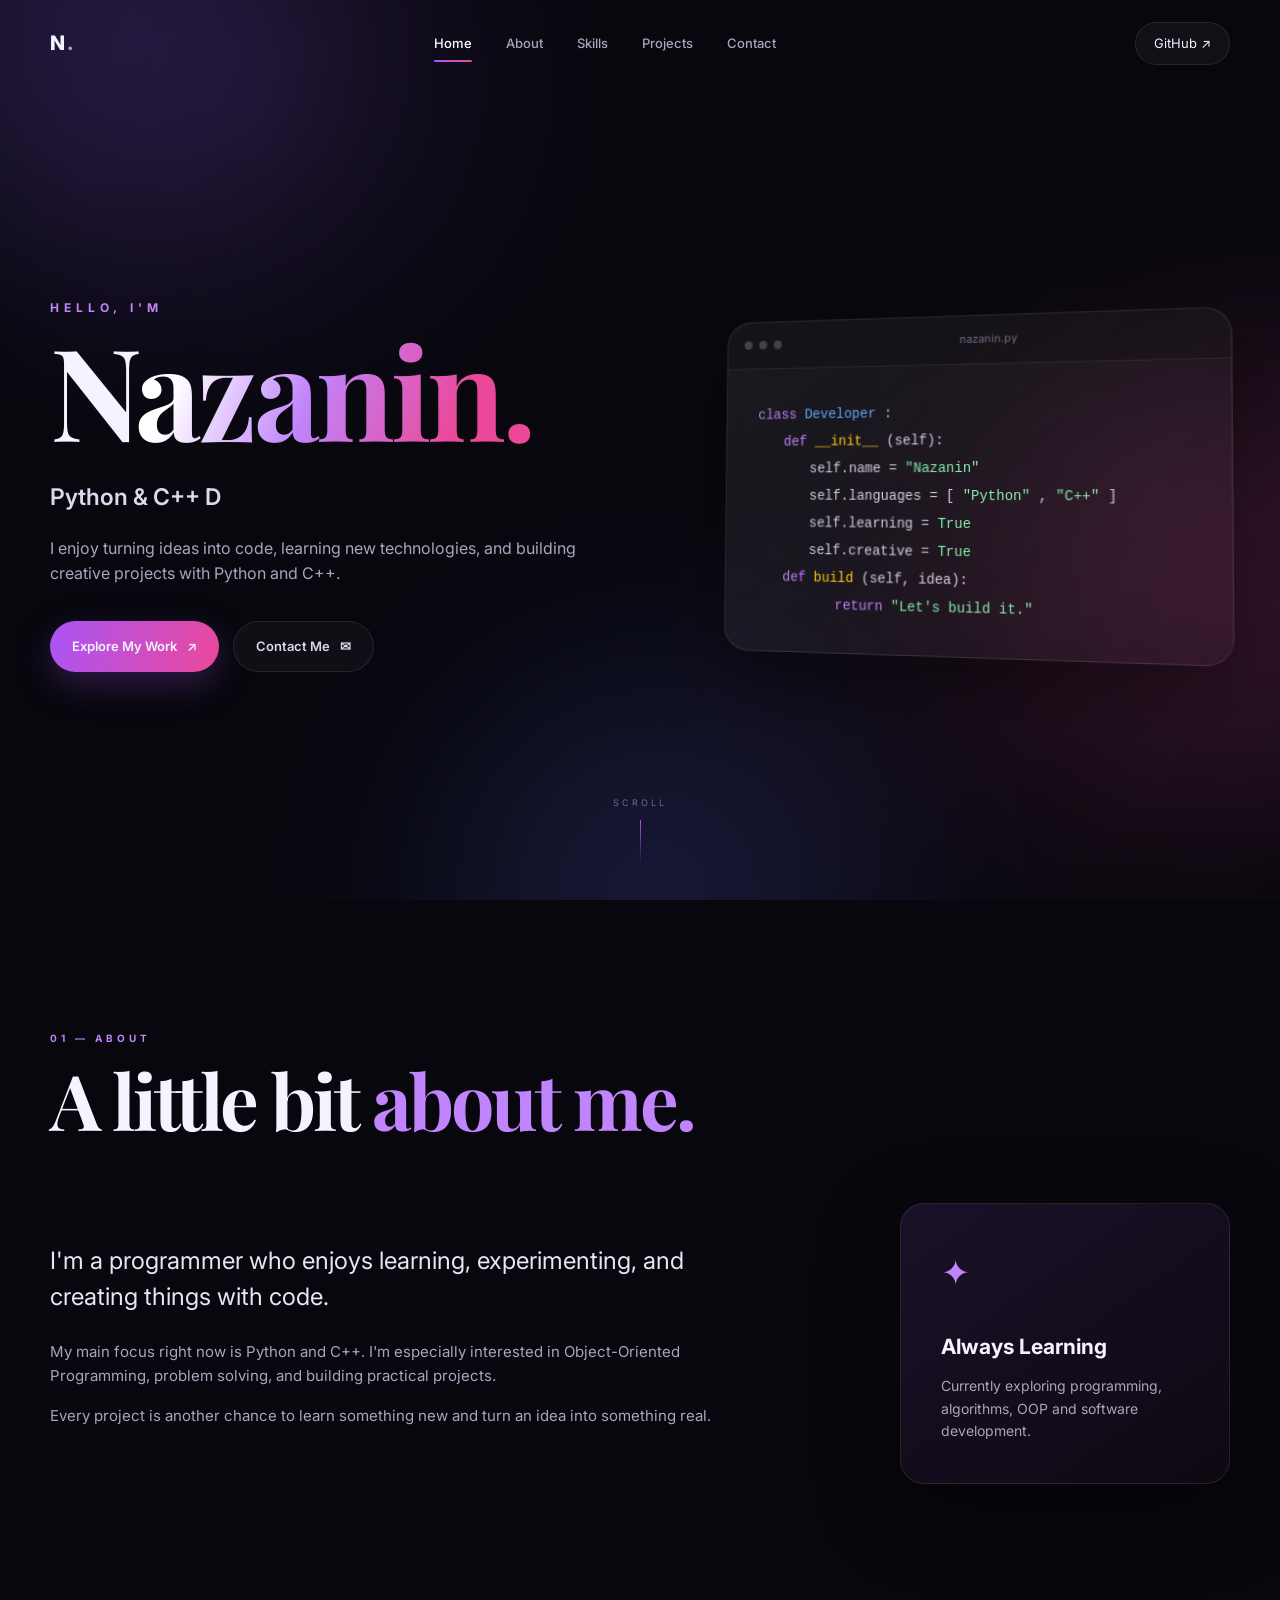
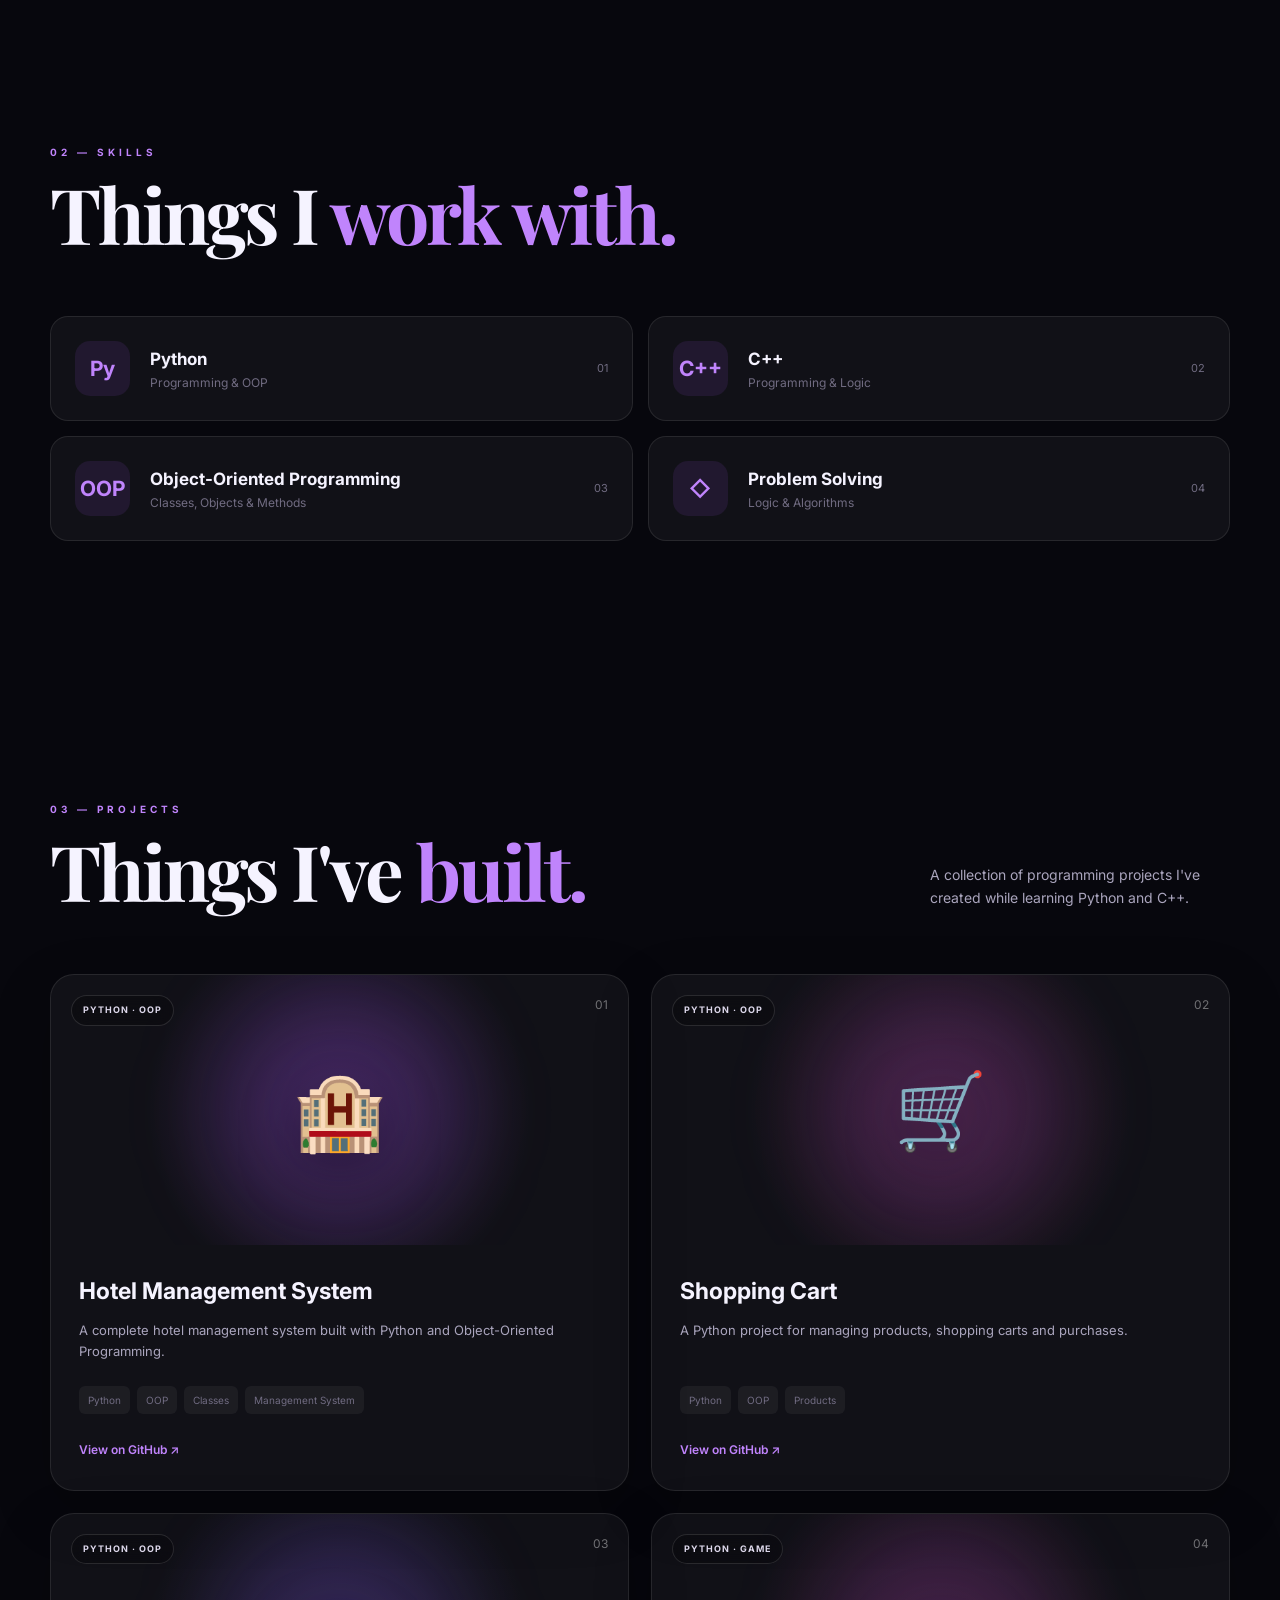
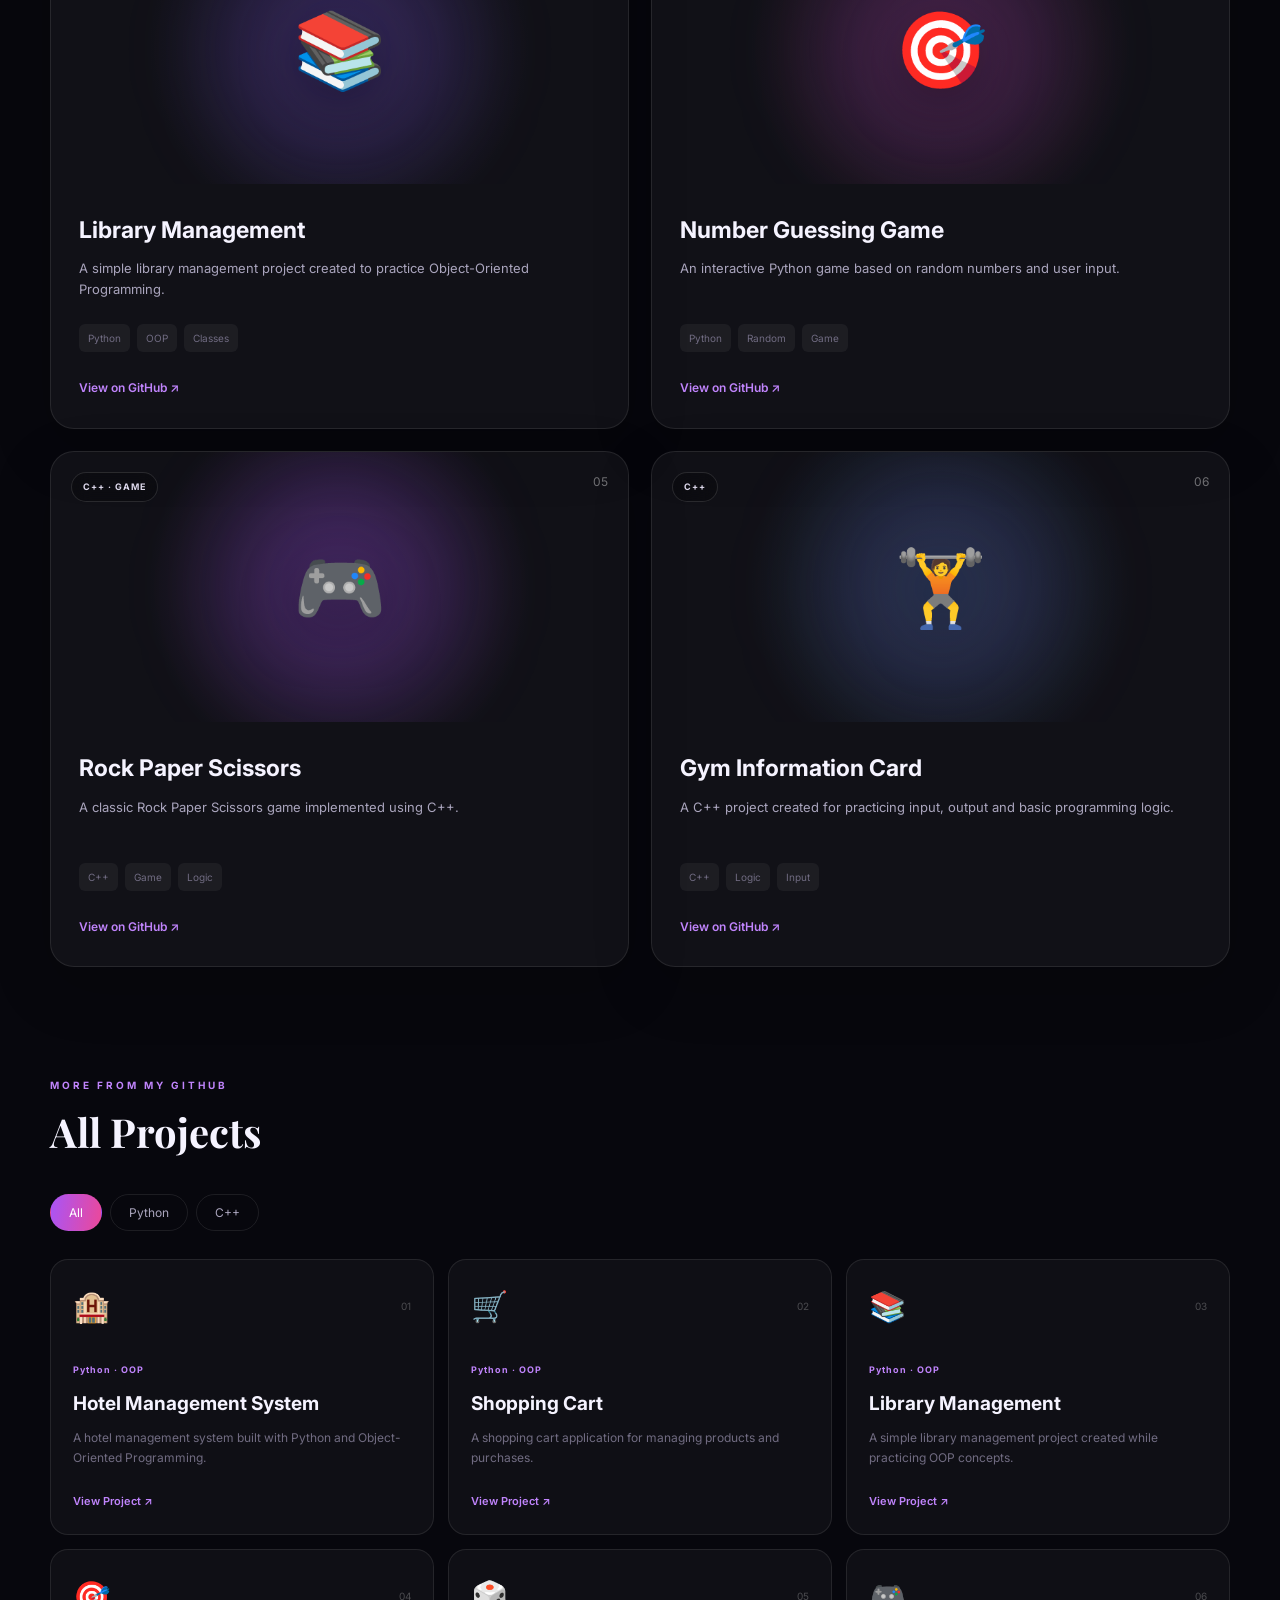
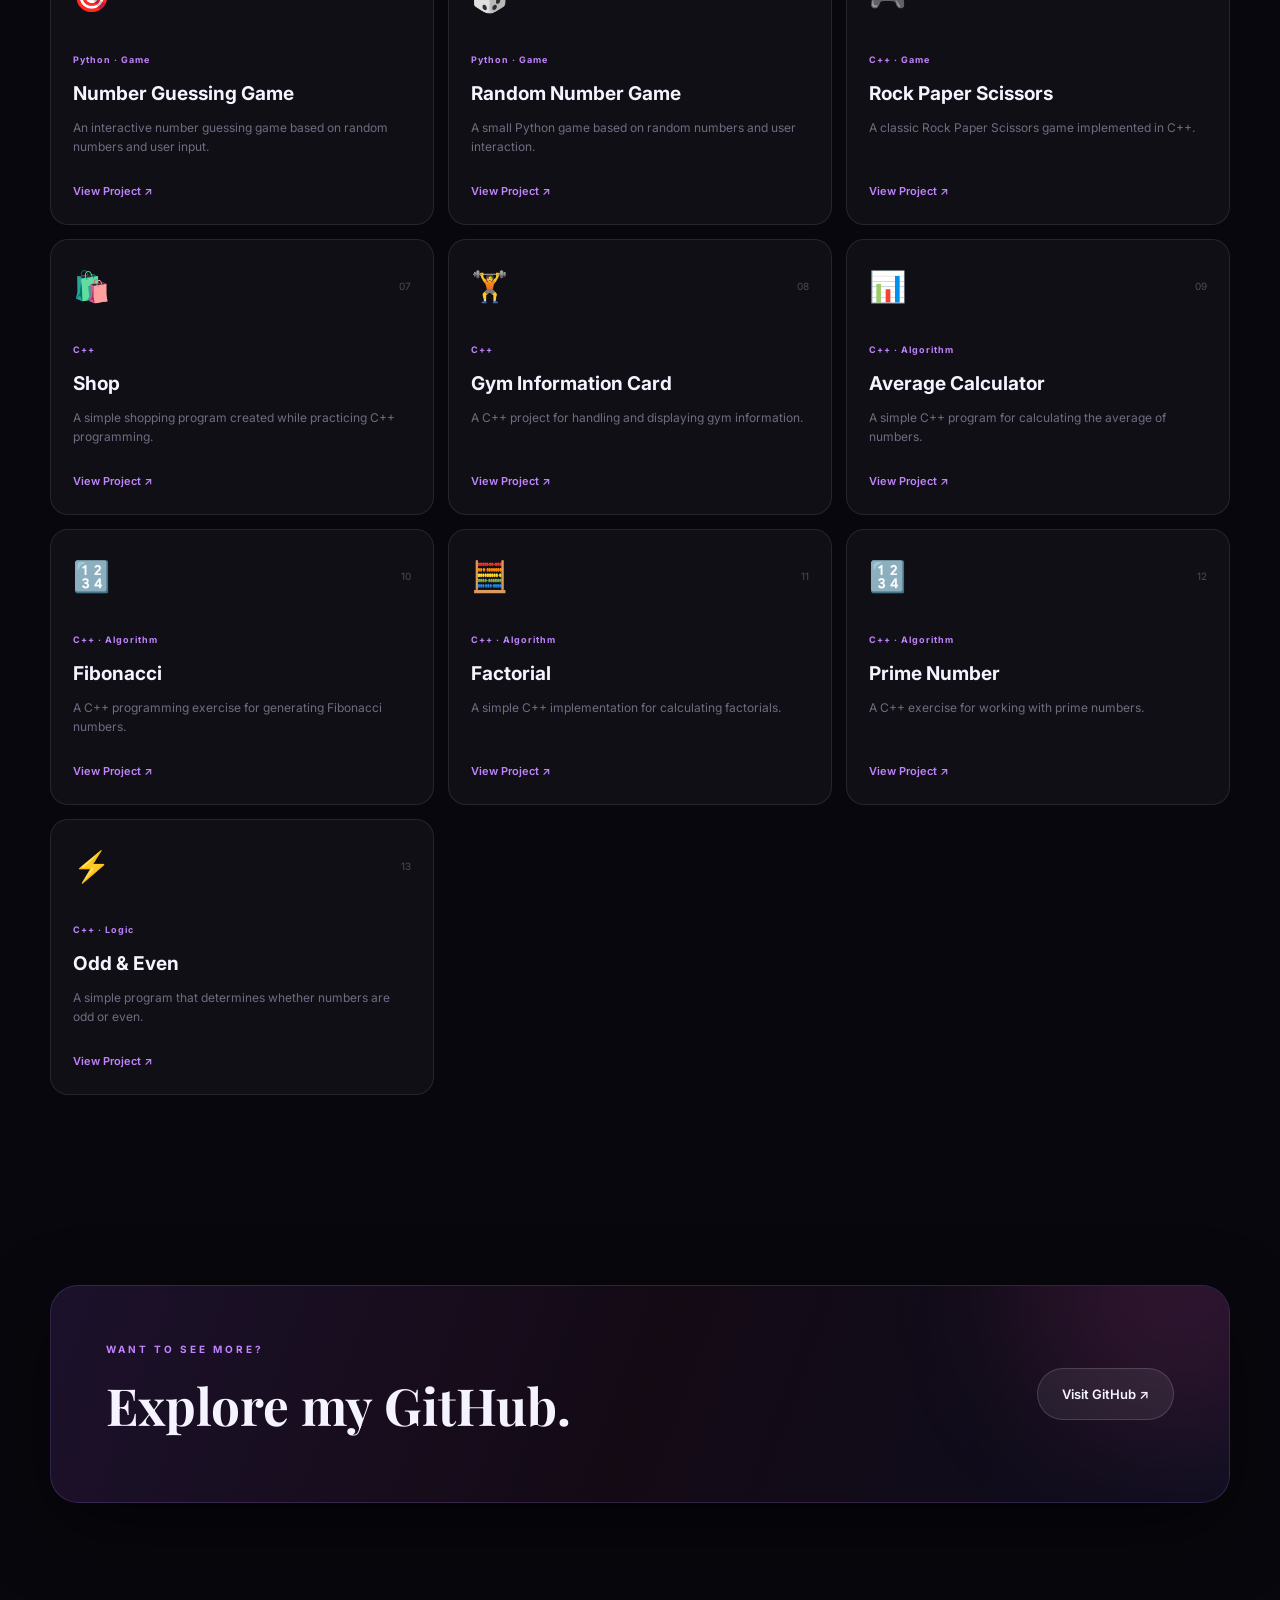
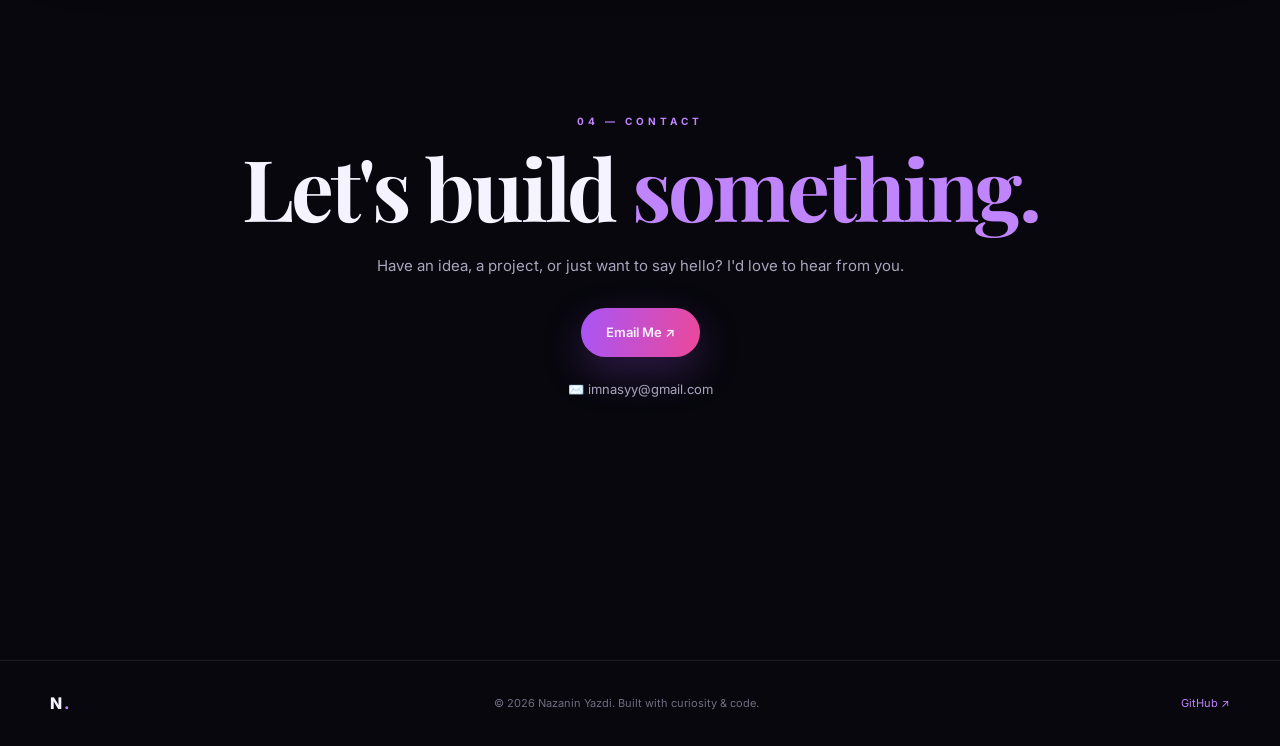
==== index.html @ 8881682e "Create portfolio" ====
<!DOCTYPE html>
<html lang="en">

<head>
    <meta charset="UTF-8">

    <meta
        name="viewport"
        content="width=device-width, initial-scale=1.0"
    >

    <meta
        name="description"
        content="Nazanin's personal developer portfolio — Python & C++ projects."
    >

    <meta
        name="author"
        content="Nazanin Yazdi"
    >

    <title>Nazanin — Developer Portfolio</title>


    <!-- ==============================
         GOOGLE FONTS
    =============================== -->

    <link
        rel="preconnect"
        href="https://fonts.googleapis.com"
    >

    <link
        rel="preconnect"
        href="https://fonts.gstatic.com"
        crossorigin
    >

    <link
        href="https://fonts.googleapis.com/css2?family=Inter:wght@400;500;600;700;800&family=Playfair+Display:wght@500;600;700&display=swap"
        rel="stylesheet"
    >


    <!-- ==============================
         CSS
    =============================== -->

    <link
        rel="stylesheet"
        href="style.css"
    >

</head>


<body>


    <!-- =========================================
         BACKGROUND
    ========================================== -->

    <div class="background">

        <div class="glow glow-one"></div>

        <div class="glow glow-two"></div>

        <div class="glow glow-three"></div>

    </div>



    <!-- =========================================
         NAVBAR
    ========================================== -->

    <header class="navbar">

        <div class="container nav-container">


            <a
                href="#home"
                class="logo"
            >
                N<span>.</span>
            </a>


            <nav class="nav-menu">

                <a
                    href="#home"
                    class="active"
                >
                    Home
                </a>

                <a href="#about">
                    About
                </a>

                <a href="#skills">
                    Skills
                </a>

                <a href="#projects">
                    Projects
                </a>

                <a href="#contact">
                    Contact
                </a>

            </nav>


            <a
                href="https://github.com/nazaninyazdi"
                target="_blank"
                rel="noopener noreferrer"
                class="github-button"
            >
                GitHub ↗
            </a>

        </div>

    </header>



    <!-- =========================================
         HERO
    ========================================== -->

    <main>


        <section
            id="home"
            class="hero"
        >

            <div class="container hero-container">


                <!-- HERO TEXT -->

                <div class="hero-content">


                    <p class="hero-small-title">
                        HELLO, I'M
                    </p>


                    <h1>
                        N<span>azanin.</span>
                    </h1>


                    <h2>
                        Python & C++ Developer
                    </h2>


                    <p class="hero-description">

                        I enjoy turning ideas into code,
                        learning new technologies,
                        and building creative projects
                        with Python and C++.

                    </p>


                    <div class="hero-buttons">


                        <a
                            href="#projects"
                            class="primary-button"
                        >
                            Explore My Work
                            <span>↗</span>
                        </a>


                        <a
                            href="mailto:imnasyy@gmail.com"
                            class="secondary-button"
                        >
                            Contact Me
                            <span>✉</span>
                        </a>


                    </div>


                </div>



                <!-- CODE WINDOW -->

                <div class="hero-code-card">

                    <div class="code-window">


                        <div class="window-top">


                            <div class="window-dots">

                                <span></span>
                                <span></span>
                                <span></span>

                            </div>


                            <p>
                                nazanin.py
                            </p>


                        </div>



                        <div class="code-content">


                            <p>
                                <span class="code-purple">
                                    class
                                </span>

                                <span class="code-blue">
                                    Developer
                                </span>:
                            </p>


                            <p class="indent">

                                <span class="code-purple">
                                    def
                                </span>

                                <span class="code-yellow">
                                    __init__
                                </span>

                                (self):

                            </p>


                            <p class="double-indent">

                                self.name =

                                <span class="code-green">
                                    "Nazanin"
                                </span>

                            </p>


                            <p class="double-indent">

                                self.languages = [

                                <span class="code-green">
                                    "Python"
                                </span>,

                                <span class="code-green">
                                    "C++"
                                </span>

                                ]

                            </p>


                            <p class="double-indent">

                                self.learning =

                                <span class="code-green">
                                    True
                                </span>

                            </p>


                            <p class="double-indent">

                                self.creative =

                                <span class="code-green">
                                    True
                                </span>

                            </p>


                            <p class="indent">
                                <span class="code-purple">
                                    def
                                </span>

                                <span class="code-yellow">
                                    build
                                </span>

                                (self, idea):

                            </p>


                            <p class="triple-indent">

                                <span class="code-purple">
                                    return
                                </span>

                                <span class="code-green">
                                    "Let's build it."
                                </span>

                            </p>


                        </div>

                    </div>

                </div>


            </div>



            <!-- SCROLL INDICATOR -->

            <div class="scroll-indicator">

                <span>
                    SCROLL
                </span>

                <div class="scroll-line"></div>

            </div>


        </section>



        <!-- =========================================
             ABOUT
        ========================================== -->

        <section
            id="about"
            class="section about-section"
        >

            <div class="container">


                <div class="section-heading">

                    <p class="section-number">
                        01 — ABOUT
                    </p>

                    <h2>
                        A little bit
                        <span>about me.</span>
                    </h2>

                </div>



                <div class="about-grid">


                    <div class="about-text">


                        <p class="large-text">

                            I'm a programmer who enjoys
                            learning, experimenting,
                            and creating things with code.

                        </p>


                        <p>

                            My main focus right now is
                            Python and C++. I'm especially
                            interested in Object-Oriented
                            Programming, problem solving,
                            and building practical projects.

                        </p>


                        <p>

                            Every project is another chance
                            to learn something new and turn
                            an idea into something real.

                        </p>


                    </div>



                    <div class="about-card">


                        <div class="about-card-icon">
                            ✦
                        </div>


                        <h3>
                            Always Learning
                        </h3>


                        <p>

                            Currently exploring
                            programming, algorithms,
                            OOP and software development.

                        </p>


                    </div>


                </div>

            </div>

        </section>



        <!-- =========================================
             SKILLS
        ========================================== -->

        <section
            id="skills"
            class="section skills-section"
        >

            <div class="container">


                <div class="section-heading">

                    <p class="section-number">
                        02 — SKILLS
                    </p>

                    <h2>
                        Things I
                        <span>work with.</span>
                    </h2>

                </div>



                <div class="skills-grid">


                    <!-- PYTHON -->

                    <div class="skill-card">

                        <div class="skill-icon">
                            Py
                        </div>


                        <div class="skill-info">

                            <h3>
                                Python
                            </h3>

                            <p>
                                Programming & OOP
                            </p>

                        </div>


                        <span class="skill-number">
                            01
                        </span>

                    </div>



                    <!-- C++ -->

                    <div class="skill-card">

                        <div class="skill-icon">
                            C++
                        </div>


                        <div class="skill-info">

                            <h3>
                                C++
                            </h3>

                            <p>
                                Programming & Logic
                            </p>

                        </div>


                        <span class="skill-number">
                            02
                        </span>

                    </div>



                    <!-- OOP -->

                    <div class="skill-card">

                        <div class="skill-icon">
                            OOP
                        </div>


                        <div class="skill-info">

                            <h3>
                                Object-Oriented Programming
                            </h3>

                            <p>
                                Classes, Objects & Methods
                            </p>

                        </div>


                        <span class="skill-number">
                            03
                        </span>

                    </div>



                    <!-- PROBLEM SOLVING -->

                    <div class="skill-card">

                        <div class="skill-icon">
                            ◇
                        </div>


                        <div class="skill-info">

                            <h3>
                                Problem Solving
                            </h3>

                            <p>
                                Logic & Algorithms
                            </p>

                        </div>


                        <span class="skill-number">
                            04
                        </span>

                    </div>


                </div>

            </div>

        </section>



        <!-- =========================================
             PROJECTS
        ========================================== -->

        <section
            id="projects"
            class="section projects-section"
        >

            <div class="container">


                <div
                    class="section-heading projects-heading"
                >


                    <div>

                        <p class="section-number">
                            03 — PROJECTS
                        </p>

                        <h2>
                            Things I've
                            <span>built.</span>
                        </h2>

                    </div>


                    <p class="projects-intro">

                        A collection of programming
                        projects I've created while
                        learning Python and C++.

                    </p>


                </div>



                <!-- FEATURED PROJECTS -->

                <div class="featured-projects">


                    <!-- HOTEL -->

                    <article class="project-card">


                        <div class="project-image">


                            <span class="project-category">
                                PYTHON · OOP
                            </span>


                            <span class="project-number">
                                01
                            </span>


                            <div class="project-symbol">
                                🏨
                            </div>


                        </div>



                        <div class="project-content">


                            <h3>
                                Hotel Management System
                            </h3>


                            <p>

                                A complete hotel management
                                system built with Python and
                                Object-Oriented Programming.

                            </p>


                            <div class="project-tags">

                                <span>
                                    Python
                                </span>

                                <span>
                                    OOP
                                </span>

                                <span>
                                    Classes
                                </span>

                                <span>
                                    Management System
                                </span>

                            </div>


                            <a
                                href="https://github.com/nazaninyazdi/Python"
                                target="_blank"
                                rel="noopener noreferrer"
                                class="project-link"
                            >
                                View on GitHub ↗
                            </a>


                        </div>

                    </article>



                    <!-- SHOPPING -->

                    <article class="project-card">


                        <div class="project-image shopping-project">


                            <span class="project-category">
                                PYTHON · OOP
                            </span>


                            <span class="project-number">
                                02
                            </span>


                            <div class="project-symbol">
                                🛒
                            </div>


                        </div>



                        <div class="project-content">


                            <h3>
                                Shopping Cart
                            </h3>


                            <p>

                                A Python project for managing
                                products, shopping carts and
                                purchases.

                            </p>


                            <div class="project-tags">

                                <span>
                                    Python
                                </span>

                                <span>
                                    OOP
                                </span>

                                <span>
                                    Products
                                </span>

                            </div>


                            <a
                                href="https://github.com/nazaninyazdi/Python"
                                target="_blank"
                                rel="noopener noreferrer"
                                class="project-link"
                            >
                                View on GitHub ↗
                            </a>


                        </div>

                    </article>



                    <!-- LIBRARY -->

                    <article class="project-card">


                        <div class="project-image library-project">


                            <span class="project-category">
                                PYTHON · OOP
                            </span>


                            <span class="project-number">
                                03
                            </span>


                            <div class="project-symbol">
                                📚
                            </div>


                        </div>



                        <div class="project-content">


                            <h3>
                                Library Management
                            </h3>


                            <p>

                                A simple library management
                                project created to practice
                                Object-Oriented Programming.

                            </p>


                            <div class="project-tags">

                                <span>
                                    Python
                                </span>

                                <span>
                                    OOP
                                </span>

                                <span>
                                    Classes
                                </span>

                            </div>


                            <a
                                href="https://github.com/nazaninyazdi/Python"
                                target="_blank"
                                rel="noopener noreferrer"
                                class="project-link"
                            >
                                View on GitHub ↗
                            </a>


                        </div>

                    </article>



                    <!-- GAME -->

                    <article class="project-card">


                        <div class="project-image game-project">


                            <span class="project-category">
                                PYTHON · GAME
                            </span>


                            <span class="project-number">
                                04
                            </span>


                            <div class="project-symbol">
                                🎯
                            </div>


                        </div>



                        <div class="project-content">


                            <h3>
                                Number Guessing Game
                            </h3>


                            <p>

                                An interactive Python game
                                based on random numbers
                                and user input.

                            </p>


                            <div class="project-tags">

                                <span>
                                    Python
                                </span>

                                <span>
                                    Random
                                </span>

                                <span>
                                    Game
                                </span>

                            </div>


                            <a
                                href="https://github.com/nazaninyazdi/Python"
                                target="_blank"
                                rel="noopener noreferrer"
                                class="project-link"
                            >
                                View on GitHub ↗
                            </a>


                        </div>

                    </article>



                    <!-- C++ GAME -->

                    <article class="project-card">


                        <div class="project-image">


                            <span class="project-category">
                                C++ · GAME
                            </span>


                            <span class="project-number">
                                05
                            </span>


                            <div class="project-symbol">
                                🎮
                            </div>


                        </div>



                        <div class="project-content">


                            <h3>
                                Rock Paper Scissors
                            </h3>


                            <p>

                                A classic Rock Paper Scissors
                                game implemented using C++.

                            </p>


                            <div class="project-tags">

                                <span>
                                    C++
                                </span>

                                <span>
                                    Game
                                </span>

                                <span>
                                    Logic
                                </span>

                            </div>


                            <a
                                href="https://github.com/nazaninyazdi/CPP"
                                target="_blank"
                                rel="noopener noreferrer"
                                class="project-link"
                            >
                                View on GitHub ↗
                            </a>


                        </div>

                    </article>



                    <!-- GYM -->

                    <article class="project-card">


                        <div class="project-image gym-project">


                            <span class="project-category">
                                C++
                            </span>


                            <span class="project-number">
                                06
                            </span>


                            <div class="project-symbol">
                                🏋️
                            </div>


                        </div>



                        <div class="project-content">


                            <h3>
                                Gym Information Card
                            </h3>


                            <p>

                                A C++ project created for
                                practicing input, output and
                                basic programming logic.

                            </p>


                            <div class="project-tags">

                                <span>
                                    C++
                                </span>

                                <span>
                                    Logic
                                </span>

                                <span>
                                    Input
                                </span>

                            </div>


                            <a
                                href="https://github.com/nazaninyazdi/CPP"
                                target="_blank"
                                rel="noopener noreferrer"
                                class="project-link"
                            >
                                View on GitHub ↗
                            </a>


                        </div>

                    </article>


                </div>



                <!-- =====================================
                     ALL PROJECTS
                ====================================== -->

                <div class="all-projects">


                    <div class="all-projects-header">

                        <p>
                            MORE FROM MY GITHUB
                        </p>

                        <h3>
                            All Projects
                        </h3>

                    </div>



                    <div class="filter-buttons">


                        <button
                            class="filter-button active"
                            data-filter="all"
                        >
                            All
                        </button>


                        <button
                            class="filter-button"
                            data-filter="python"
                        >
                            Python
                        </button>


                        <button
                            class="filter-button"
                            data-filter="cpp"
                        >
                            C++
                        </button>


                    </div>



                    <div
                        id="all-projects-grid"
                        class="all-projects-grid"
                    >
                    </div>


                </div>


            </div>

        </section>



        <!-- =========================================
             GITHUB
        ========================================== -->

        <section class="github-section">


            <div class="container">


                <div class="github-card">


                    <div>

                        <p>
                            WANT TO SEE MORE?
                        </p>

                        <h2>
                            Explore my GitHub.
                        </h2>

                    </div>


                    <a
                        href="https://github.com/nazaninyazdi"
                        target="_blank"
                        rel="noopener noreferrer"
                        class="github-large-button"
                    >
                        Visit GitHub ↗
                    </a>


                </div>

            </div>


        </section>



        <!-- =========================================
             CONTACT
        ========================================== -->

        <section
            id="contact"
            class="section contact-section"
        >


            <div class="container">


                <div class="contact-content">


                    <p class="section-number">
                        04 — CONTACT
                    </p>


                    <h2>

                        Let's build
                        <span>something.</span>

                    </h2>


                    <p>

                        Have an idea, a project,
                        or just want to say hello?

                        I'd love to hear from you.

                    </p>


                    <a
                        href="mailto:imnasyy@gmail.com"
                        class="contact-button"
                    >
                        Email Me
                        ↗
                    </a>


                    <p
                        style="
                            margin-top: 22px;
                            color: #aaa5bd;
                            font-size: 13px;
                        "
                    >

                        ✉️
                        imnasyy@gmail.com

                    </p>


                </div>


            </div>


        </section>


    </main>



    <!-- =========================================
         FOOTER
    ========================================== -->

    <footer class="footer">


        <div class="container footer-container">


            <div class="footer-logo">

                N<span>.</span>

            </div>


            <p>

                © 2026 Nazanin Yazdi.
                Built with curiosity & code.

            </p>


            <a
                href="https://github.com/nazaninyazdi"
                target="_blank"
                rel="noopener noreferrer"
            >
                GitHub ↗
            </a>


        </div>


    </footer>



    <!-- =========================================
         JAVASCRIPT
    ========================================== -->

    <script
        src="script.js"
    ></script>


</body>

</html>
---- style.css ----
/* =========================================================
   NAZANIN PORTFOLIO
   Dark Luxury / Neon / Glassmorphism
========================================================= */


/* =========================================================
   RESET
========================================================= */

* {
    margin: 0;
    padding: 0;
    box-sizing: border-box;
}

html {
    scroll-behavior: smooth;
}

body {
    font-family: "Inter", sans-serif;
    background: #07070d;
    color: #f5f3ff;
    line-height: 1.6;
    overflow-x: hidden;
}

body::selection {
    background: #a855f7;
    color: white;
}

a {
    color: inherit;
    text-decoration: none;
}

button {
    font-family: inherit;
}

img {
    max-width: 100%;
    display: block;
}


/* =========================================================
   VARIABLES
========================================================= */

:root {
    --bg: #07070d;
    --bg-soft: #0d0c16;
    --card: rgba(255, 255, 255, 0.045);
    --card-hover: rgba(255, 255, 255, 0.075);

    --white: #ffffff;
    --text: #f5f3ff;
    --text-soft: #aaa5bd;
    --text-muted: #716c82;

    --purple: #a855f7;
    --purple-light: #c084fc;
    --pink: #ec4899;
    --blue: #6366f1;
    --cyan: #22d3ee;

    --border: rgba(255, 255, 255, 0.09);

    --radius: 24px;
    --container: 1180px;

    --shadow:
        0 25px 80px rgba(0, 0, 0, 0.45);
}


/* =========================================================
   CONTAINER
========================================================= */

.container {
    width: min(
        calc(100% - 40px),
        var(--container)
    );

    margin: 0 auto;
}


/* =========================================================
   BACKGROUND
========================================================= */

.background {
    position: fixed;
    inset: 0;

    z-index: -10;

    pointer-events: none;

    overflow: hidden;

    background:
        radial-gradient(
            circle at 20% 10%,
            rgba(168, 85, 247, 0.08),
            transparent 30%
        ),
        radial-gradient(
            circle at 80% 70%,
            rgba(236, 72, 153, 0.06),
            transparent 30%
        ),
        #07070d;
}

.glow {
    position: absolute;

    width: 420px;
    height: 420px;

    border-radius: 50%;

    filter: blur(120px);

    opacity: 0.2;

    transition: transform 0.8s ease;
}

.glow-one {
    top: -180px;
    left: -100px;
    background: #8b5cf6;
}

.glow-two {
    top: 40%;
    right: -180px;
    background: #ec4899;
}

.glow-three {
    bottom: -200px;
    left: 35%;
    background: #6366f1;
}


/* =========================================================
   NAVBAR
========================================================= */

.navbar {
    position: fixed;

    top: 0;
    left: 0;
    right: 0;

    z-index: 1000;

    padding: 22px 0;

    transition:
        background 0.4s ease,
        backdrop-filter 0.4s ease,
        padding 0.4s ease;
}

.navbar-scrolled {
    padding: 14px 0;

    background:
        rgba(7, 7, 13, 0.75);

    backdrop-filter: blur(20px);

    border-bottom:
        1px solid rgba(255, 255, 255, 0.07);
}

.nav-container {
    display: flex;

    align-items: center;
    justify-content: space-between;

    gap: 30px;
}

.logo {
    font-size: 20px;
    font-weight: 800;

    letter-spacing: 2px;
}

.logo span,
.footer-logo span {
    color: var(--purple-light);
}

.nav-menu {
    display: flex;

    align-items: center;

    gap: 34px;
}

.nav-menu a {
    position: relative;

    color: var(--text-soft);

    font-size: 13px;
    font-weight: 500;

    transition:
        color 0.3s ease;
}

.nav-menu a::after {
    content: "";

    position: absolute;

    left: 50%;
    bottom: -8px;

    width: 0;
    height: 2px;

    transform: translateX(-50%);

    border-radius: 10px;

    background:
        linear-gradient(
            90deg,
            var(--purple),
            var(--pink)
        );

    transition:
        width 0.3s ease;
}

.nav-menu a:hover,
.nav-menu a.active {
    color: white;
}

.nav-menu a:hover::after,
.nav-menu a.active::after {
    width: 100%;
}

.github-button {
    padding: 10px 18px;

    border:
        1px solid var(--border);

    border-radius: 999px;

    background:
        rgba(255, 255, 255, 0.04);

    font-size: 13px;

    transition:
        0.3s ease;
}

.github-button:hover {
    border-color:
        rgba(192, 132, 252, 0.5);

    background:
        rgba(168, 85, 247, 0.12);

    transform: translateY(-2px);
}


/* =========================================================
   HERO
========================================================= */

.hero {
    position: relative;

    min-height: 100vh;

    display: flex;
    align-items: center;

    padding:
        150px 0 80px;
}

.hero-container {
    display: grid;

    grid-template-columns:
        1.05fr 0.95fr;

    align-items: center;

    gap: 70px;
}

.hero-small-title {
    margin-bottom: 12px;

    color: var(--purple-light);

    font-size: 12px;
    font-weight: 700;

    letter-spacing: 5px;
}

.hero h1 {
    font-family:
        "Playfair Display",
        serif;

    font-size:
        clamp(70px, 9vw, 125px);

    line-height: 0.95;

    letter-spacing: -5px;
}

.hero h1 span {
    display: block;

    background:
        linear-gradient(
            110deg,
            #ffffff 15%,
            #c084fc 45%,
            #ec4899 80%
        );

    -webkit-background-clip: text;
    background-clip: text;

    color: transparent;
}

.hero h2 {
    min-height: 32px;

    margin-top: 28px;

    font-size: 23px;
    font-weight: 600;

    color: #ddd8eb;
}

.hero-description {
    max-width: 570px;

    margin-top: 20px;

    color: var(--text-soft);

    font-size: 16px;
}

.hero-buttons {
    display: flex;

    flex-wrap: wrap;

    gap: 14px;

    margin-top: 34px;
}

.primary-button,
.secondary-button {
    display: inline-flex;

    align-items: center;
    justify-content: center;

    gap: 10px;

    padding:
        14px 22px;

    border-radius: 999px;

    font-size: 13px;
    font-weight: 600;

    transition:
        transform 0.3s ease,
        box-shadow 0.3s ease,
        background 0.3s ease;
}

.primary-button {
    background:
        linear-gradient(
            110deg,
            var(--purple),
            var(--pink)
        );

    box-shadow:
        0 12px 35px
        rgba(168, 85, 247, 0.25);
}

.primary-button:hover {
    transform: translateY(-3px);

    box-shadow:
        0 18px 45px
        rgba(168, 85, 247, 0.4);
}

.secondary-button {
    border:
        1px solid var(--border);

    background:
        rgba(255, 255, 255, 0.035);

    color: #ddd8eb;
}

.secondary-button:hover {
    transform: translateY(-3px);

    background:
        rgba(255, 255, 255, 0.08);
}


/* =========================================================
   CODE WINDOW
========================================================= */

.hero-code-card {
    display: flex;

    justify-content: center;
}

.code-window {
    position: relative;

    width: 100%;
    max-width: 510px;

    overflow: hidden;

    border:
        1px solid
        rgba(255, 255, 255, 0.1);

    border-radius: 26px;

    background:
        linear-gradient(
            145deg,
            rgba(255, 255, 255, 0.075),
            rgba(255, 255, 255, 0.025)
        );

    backdrop-filter: blur(20px);

    box-shadow:
        var(--shadow);

    transform:
        perspective(900px)
        rotateY(-5deg)
        rotateX(2deg);

    transition:
        transform 0.5s ease;
}

.code-window:hover {
    transform:
        perspective(900px)
        rotateY(0)
        rotateX(0)
        translateY(-5px);
}

.window-top {
    display: flex;

    align-items: center;

    padding:
        15px 18px;

    border-bottom:
        1px solid var(--border);

    background:
        rgba(0, 0, 0, 0.2);
}

.window-dots {
    display: flex;

    gap: 7px;
}

.window-dots span {
    width: 9px;
    height: 9px;

    border-radius: 50%;

    background:
        rgba(255, 255, 255, 0.2);
}

.window-top p {
    margin-left: auto;
    margin-right: auto;

    color: var(--text-muted);

    font-size: 11px;
}

.code-content {
    padding: 34px;

    font-family:
        "Courier New",
        monospace;

    font-size: 14px;

    line-height: 2;
}

.code-content p {
    color: #d7d1e5;
}

.indent {
    padding-left: 28px;
}

.double-indent {
    padding-left: 56px;
}

.triple-indent {
    padding-left: 84px;
}

.code-purple {
    color: #c084fc;
}

.code-blue {
    color: #60a5fa;
}

.code-yellow {
    color: #facc15;
}

.code-orange {
    color: #fb923c;
}

.code-green {
    color: #86efac;
}


/* =========================================================
   SCROLL INDICATOR
========================================================= */

.scroll-indicator {
    position: absolute;

    bottom: 35px;
    left: 50%;

    transform: translateX(-50%);

    display: flex;

    flex-direction: column;

    align-items: center;

    gap: 10px;

    color: var(--text-muted);

    font-size: 9px;

    letter-spacing: 3px;
}

.scroll-line {
    width: 1px;
    height: 45px;

    background:
        linear-gradient(
            to bottom,
            var(--purple),
            transparent
        );
}


/* =========================================================
   SECTIONS
========================================================= */

.section {
    padding:
        130px 0;
}

.section-heading {
    margin-bottom: 65px;
}

.section-number {
    margin-bottom: 15px;

    color: var(--purple-light);

    font-size: 10px;
    font-weight: 700;

    letter-spacing: 4px;
}

.section-heading h2 {
    max-width: 700px;

    font-family:
        "Playfair Display",
        serif;

    font-size:
        clamp(45px, 6vw, 78px);

    line-height: 1;

    letter-spacing: -3px;
}

.section-heading h2 span {
    color: var(--purple-light);
}


/* =========================================================
   ABOUT
========================================================= */

.about-grid {
    display: grid;

    grid-template-columns:
        1.4fr 0.6fr;

    gap: 80px;

    align-items: center;
}

.about-text {
    max-width: 700px;
}

.large-text {
    margin-bottom: 25px;

    color: #e9e5f3;

    font-size: 24px;

    line-height: 1.5;
}

.about-text p:not(.large-text) {
    margin-bottom: 16px;

    color: var(--text-soft);

    font-size: 15px;
}

.about-card {
    padding: 40px;

    border:
        1px solid var(--border);

    border-radius: var(--radius);

    background:
        linear-gradient(
            145deg,
            rgba(168, 85, 247, 0.12),
            rgba(236, 72, 153, 0.035)
        );

    box-shadow:
        var(--shadow);
}

.about-card-icon {
    margin-bottom: 30px;

    color: var(--purple-light);

    font-size: 35px;
}

.about-card h3 {
    margin-bottom: 12px;

    font-size: 21px;
}

.about-card p {
    color: var(--text-soft);

    font-size: 14px;
}


/* =========================================================
   SKILLS
========================================================= */

.skills-grid {
    display: grid;

    grid-template-columns:
        repeat(2, 1fr);

    gap: 15px;
}

.skill-card {
    position: relative;

    display: flex;

    align-items: center;

    gap: 20px;

    padding: 24px;

    overflow: hidden;

    border:
        1px solid var(--border);

    border-radius: 18px;

    background:
        var(--card);

    transition:
        0.35s ease;
}

.skill-card::before {
    content: "";

    position: absolute;

    inset: 0;

    background:
        radial-gradient(
            circle at var(--mouse-x, 50%) var(--mouse-y, 50%),
            rgba(168, 85, 247, 0.12),
            transparent 35%
        );

    opacity: 0;

    transition:
        opacity 0.3s ease;
}

.skill-card:hover {
    transform: translateY(-5px);

    background:
        var(--card-hover);

    border-color:
        rgba(168, 85, 247, 0.25);
}

.skill-card:hover::before {
    opacity: 1;
}

.skill-icon {
    position: relative;
    z-index: 1;

    width: 55px;
    height: 55px;

    display: grid;
    place-items: center;

    border-radius: 15px;

    background:
        rgba(168, 85, 247, 0.1);

    color: #c084fc;

    font-size: 21px;
    font-weight: 700;
}

.skill-info {
    position: relative;
    z-index: 1;
}

.skill-info h3 {
    font-size: 17px;
}

.skill-info p {
    color: var(--text-muted);

    font-size: 12px;
}

.skill-number {
    position: relative;
    z-index: 1;

    margin-left: auto;

    color: var(--text-muted);

    font-size: 11px;
}


/* =========================================================
   PROJECTS
========================================================= */

.projects-heading {
    display: flex;

    align-items: flex-end;

    justify-content: space-between;

    gap: 40px;
}

.projects-intro {
    max-width: 300px;

    color: var(--text-soft);

    font-size: 14px;
}

.featured-projects {
    display: grid;

    grid-template-columns:
        repeat(2, 1fr);

    gap: 22px;
}

.project-card {
    position: relative;

    overflow: hidden;

    border:
        1px solid var(--border);

    border-radius: var(--radius);

    background:
        var(--card);

    box-shadow:
        0 20px 60px
        rgba(0, 0, 0, 0.2);

    transition:
        transform 0.4s ease,
        border-color 0.4s ease,
        box-shadow 0.4s ease;
}

.project-card:hover {
    transform: translateY(-8px);

    border-color:
        rgba(192, 132, 252, 0.28);

    box-shadow:
        0 30px 80px
        rgba(0, 0, 0, 0.4);
}

.project-card::after {
    content: "";

    position: absolute;

    inset: 0;

    pointer-events: none;

    background:
        radial-gradient(
            circle at var(--mouse-x, 50%) var(--mouse-y, 50%),
            rgba(168, 85, 247, 0.11),
            transparent 35%
        );

    opacity: 0;

    transition:
        opacity 0.3s ease;
}

.project-card:hover::after {
    opacity: 1;
}

.project-image {
    position: relative;

    height: 270px;

    display: grid;

    place-items: center;

    overflow: hidden;

    background:
        radial-gradient(
            circle,
            rgba(168, 85, 247, 0.25),
            transparent 60%
        );
}

.project-image::before {
    content: "";

    position: absolute;

    width: 250px;
    height: 250px;

    border-radius: 50%;

    background:
        rgba(168, 85, 247, 0.14);

    filter: blur(45px);
}

.shopping-project {
    background:
        radial-gradient(
            circle,
            rgba(236, 72, 153, 0.2),
            transparent 60%
        );
}

.atm-project {
    background:
        radial-gradient(
            circle,
            rgba(34, 211, 238, 0.15),
            transparent 60%
        );
}

.library-project {
    background:
        radial-gradient(
            circle,
            rgba(99, 102, 241, 0.2),
            transparent 60%
        );
}

.game-project {
    background:
        radial-gradient(
            circle,
            rgba(236, 72, 153, 0.18),
            transparent 60%
        );
}

.gym-project {
    background:
        radial-gradient(
            circle,
            rgba(34, 211, 238, 0.16),
            transparent 60%
        );
}

.project-category {
    position: absolute;

    top: 20px;
    left: 20px;

    padding: 7px 11px;

    border:
        1px solid
        rgba(255, 255, 255, 0.12);

    border-radius: 999px;

    background:
        rgba(0, 0, 0, 0.22);

    backdrop-filter: blur(10px);

    color: #ddd8eb;

    font-size: 9px;
    font-weight: 700;

    letter-spacing: 1px;
}

.project-number {
    position: absolute;

    top: 20px;
    right: 20px;

    color:
        rgba(255, 255, 255, 0.4);

    font-size: 12px;
}

.project-symbol {
    position: relative;
    z-index: 2;

    font-size: 75px;

    filter:
        drop-shadow(
            0 15px 30px
            rgba(0, 0, 0, 0.4)
        );

    transition:
        transform 0.4s ease;
}

.project-card:hover .project-symbol {
    transform:
        scale(1.12)
        rotate(-3deg);
}

.project-content {
    position: relative;
    z-index: 2;

    padding: 28px;
}

.project-content h3 {
    margin-bottom: 10px;

    font-size: 23px;
}

.project-content p {
    min-height: 48px;

    margin-bottom: 18px;

    color: var(--text-soft);

    font-size: 13px;
}

.project-tags {
    display: flex;

    flex-wrap: wrap;

    gap: 7px;

    margin-bottom: 22px;
}

.project-tags span {
    padding: 6px 9px;

    border-radius: 6px;

    background:
        rgba(255, 255, 255, 0.05);

    color: var(--text-muted);

    font-size: 10px;
}

.project-link {
    color: var(--purple-light);

    font-size: 12px;
    font-weight: 600;

    transition:
        color 0.3s ease;
}

.project-link:hover {
    color: white;
}


/* =========================================================
   ALL PROJECTS
========================================================= */

.all-projects {
    margin-top: 110px;
}

.all-projects-header {
    margin-bottom: 30px;
}

.all-projects-header p {
    color: var(--purple-light);

    font-size: 10px;
    font-weight: 700;

    letter-spacing: 3px;
}

.all-projects-header h3 {
    margin-top: 7px;

    font-family:
        "Playfair Display",
        serif;

    font-size: 40px;
}

.filter-buttons {
    display: flex;

    gap: 8px;

    margin-bottom: 28px;
}

.filter-button {
    padding: 10px 18px;

    border:
        1px solid var(--border);

    border-radius: 999px;

    background:
        transparent;

    color: var(--text-soft);

    cursor: pointer;

    font-size: 12px;

    transition:
        0.3s ease;
}

.filter-button:hover {
    color: white;

    background:
        rgba(255, 255, 255, 0.05);
}

.filter-button.active {
    border-color:
        transparent;

    background:
        linear-gradient(
            100deg,
            var(--purple),
            var(--pink)
        );

    color: white;
}

.all-projects-grid {
    display: grid;

    grid-template-columns:
        repeat(3, 1fr);

    gap: 14px;
}

.small-project-card {
    position: relative;

    min-height: 270px;

    display: flex;

    flex-direction: column;

    padding: 22px;

    overflow: hidden;

    border:
        1px solid var(--border);

    border-radius: 18px;

    background:
        rgba(255, 255, 255, 0.035);

    transition:
        transform 0.35s ease,
        border-color 0.35s ease,
        background 0.35s ease;
}

.small-project-card::after {
    content: "";

    position: absolute;

    inset: 0;

    pointer-events: none;

    background:
        radial-gradient(
            circle at var(--mouse-x, 50%) var(--mouse-y, 50%),
            rgba(168, 85, 247, 0.12),
            transparent 35%
        );

    opacity: 0;

    transition:
        opacity 0.3s ease;
}

.small-project-card:hover {
    transform: translateY(-6px);

    border-color:
        rgba(192, 132, 252, 0.25);

    background:
        rgba(255, 255, 255, 0.06);
}

.small-project-card:hover::after {
    opacity: 1;
}

.small-project-top {
    position: relative;
    z-index: 1;

    display: flex;

    justify-content: space-between;

    align-items: center;
}

.small-project-icon {
    font-size: 30px;
}

.small-project-number {
    color:
        rgba(255, 255, 255, 0.25);

    font-size: 10px;
}

.small-project-content {
    position: relative;
    z-index: 1;

    margin-top: 25px;
}

.small-project-category {
    color: var(--purple-light);

    font-size: 9px;
    font-weight: 700;

    letter-spacing: 1px;
}

.small-project-content h3 {
    margin-top: 8px;

    font-size: 19px;
}

.small-project-content p {
    margin-top: 9px;

    color: var(--text-muted);

    font-size: 12px;
}

.small-project-bottom {
    position: relative;
    z-index: 1;

    margin-top: auto;

    padding-top: 20px;
}

.small-project-bottom a {
    color: #c084fc;

    font-size: 11px;
    font-weight: 600;
}


/* =========================================================
   GITHUB CTA
========================================================= */

.github-section {
    padding: 60px 0 130px;
}

.github-card {
    position: relative;

    display: flex;

    align-items: center;
    justify-content: space-between;

    gap: 40px;

    padding: 55px;

    overflow: hidden;

    border:
        1px solid
        rgba(192, 132, 252, 0.18);

    border-radius: 28px;

    background:
        linear-gradient(
            110deg,
            rgba(168, 85, 247, 0.13),
            rgba(236, 72, 153, 0.06),
            rgba(99, 102, 241, 0.08)
        );

    box-shadow:
        var(--shadow);
}

.github-card::before {
    content: "";

    position: absolute;

    width: 300px;
    height: 300px;

    right: -100px;
    top: -150px;

    border-radius: 50%;

    background:
        rgba(236, 72, 153, 0.15);

    filter: blur(70px);
}

.github-card > * {
    position: relative;
    z-index: 1;
}

.github-card p {
    color: var(--purple-light);

    font-size: 10px;
    font-weight: 700;

    letter-spacing: 3px;
}

.github-card h2 {
    margin-top: 8px;

    font-family:
        "Playfair Display",
        serif;

    font-size:
        clamp(32px, 4vw, 55px);
}

.github-large-button {
    padding: 15px 24px;

    border:
        1px solid
        rgba(255, 255, 255, 0.15);

    border-radius: 999px;

    background:
        rgba(255, 255, 255, 0.07);

    font-size: 13px;
    font-weight: 600;

    white-space: nowrap;

    transition:
        0.3s ease;
}

.github-large-button:hover {
    background: white;

    color: #08080d;

    transform: translateY(-3px);
}


/* =========================================================
   CONTACT
========================================================= */

.contact-section {
    padding-top: 80px;

    text-align: center;
}

.contact-content {
    max-width: 850px;

    margin: 0 auto;
}

.contact-content h2 {
    margin-bottom: 25px;

    font-family:
        "Playfair Display",
        serif;

    font-size:
        clamp(48px, 7vw, 85px);

    line-height: 1;

    letter-spacing: -3px;
}

.contact-content h2 span {
    color: var(--purple-light);
}

.contact-content > p:not(.section-number) {
    margin-bottom: 30px;

    color: var(--text-soft);

    font-size: 15px;
}

.contact-button {
    display: inline-flex;

    padding: 14px 25px;

    border-radius: 999px;

    background:
        linear-gradient(
            100deg,
            var(--purple),
            var(--pink)
        );

    font-size: 13px;
    font-weight: 600;

    box-shadow:
        0 15px 40px
        rgba(168, 85, 247, 0.25);

    transition:
        0.3s ease;
}

.contact-button:hover {
    transform: translateY(-4px);

    box-shadow:
        0 20px 50px
        rgba(168, 85, 247, 0.4);
}


/* =========================================================
   FOOTER
========================================================= */

.footer {
    margin-top: 100px;

    padding: 30px 0;

    border-top:
        1px solid var(--border);
}

.footer-container {
    display: flex;

    align-items: center;

    justify-content: space-between;

    gap: 20px;
}

.footer-logo {
    font-weight: 800;

    letter-spacing: 2px;
}

.footer p {
    color: var(--text-muted);

    font-size: 11px;
}

.footer a {
    color: var(--purple-light);

    font-size: 11px;
}


/* =========================================================
   SCROLL REVEAL
========================================================= */

.reveal {
    opacity: 0;

    transform:
        translateY(30px);

    transition:
        opacity 0.8s ease,
        transform 0.8s ease;
}

.revealed {
    opacity: 1;

    transform:
        translateY(0);
}


/* =========================================================
   PAGE LOADING
========================================================= */

body:not(.page-loaded) .hero-content,
body:not(.page-loaded) .hero-code-card {
    opacity: 0;
}

body.page-loaded .hero-content {
    animation:
        heroIn 1s ease forwards;
}

body.page-loaded .hero-code-card {
    animation:
        heroCodeIn 1.2s ease forwards;
}

@keyframes heroIn {

    from {
        opacity: 0;

        transform:
            translateY(30px);
    }

    to {
        opacity: 1;

        transform:
            translateY(0);
    }

}

@keyframes heroCodeIn {

    from {
        opacity: 0;

        transform:
            translateX(40px)
            perspective(900px)
            rotateY(-5deg);
    }

    to {
        opacity: 1;

        transform:
            translateX(0)
            perspective(900px)
            rotateY(-5deg);
    }

}


/* =========================================================
   CUSTOM SCROLLBAR
========================================================= */

::-webkit-scrollbar {
    width: 8px;
}

::-webkit-scrollbar-track {
    background: #07070d;
}

::-webkit-scrollbar-thumb {
    border-radius: 10px;

    background:
        linear-gradient(
            var(--purple),
            var(--pink)
        );
}

::-webkit-scrollbar-thumb:hover {
    background:
        linear-gradient(
            var(--purple-light),
            #f472b6
        );
}


/* =========================================================
   RESPONSIVE — TABLET
========================================================= */

@media (max-width: 900px) {

    .nav-menu {
        display: none;
    }

    .hero-container {
        grid-template-columns: 1fr;

        gap: 60px;
    }

    .hero {
        padding-top: 130px;
    }

    .hero-code-card {
        justify-content: flex-start;
    }

    .about-grid {
        grid-template-columns: 1fr;

        gap: 40px;
    }

    .featured-projects {
        grid-template-columns: 1fr;
    }

    .all-projects-grid {
        grid-template-columns:
            repeat(2, 1fr);
    }

}


/* =========================================================
   RESPONSIVE — MOBILE
========================================================= */

@media (max-width: 600px) {

    .container {
        width:
            min(
                calc(100% - 28px),
                var(--container)
            );
    }

    .github-button {
        display: none;
    }

    .hero {
        min-height: auto;

        padding:
            140px 0 100px;
    }

    .hero h1 {
        font-size: 65px;

        letter-spacing: -3px;
    }

    .hero h2 {
        font-size: 19px;
    }

    .hero-description {
        font-size: 14px;
    }

    .hero-buttons {
        flex-direction: column;

        align-items: stretch;
    }

    .primary-button,
    .secondary-button {
        width: 100%;
    }

    .code-content {
        padding: 22px;

        font-size: 11px;
    }

    .indent {
        padding-left: 15px;
    }

    .double-indent {
        padding-left: 30px;
    }

    .triple-indent {
        padding-left: 45px;
    }

    .scroll-indicator {
        display: none;
    }

    .section {
        padding:
            90px 0;
    }

    .section-heading {
        margin-bottom: 40px;
    }

    .section-heading h2 {
        font-size: 48px;

        letter-spacing: -2px;
    }

    .large-text {
        font-size: 20px;
    }

    .skills-grid {
        grid-template-columns: 1fr;
    }

    .project-image {
        height: 230px;
    }

    .project-content {
        padding: 22px;
    }

    .all-projects {
        margin-top: 80px;
    }

    .all-projects-grid {
        grid-template-columns: 1fr;
    }

    .filter-buttons {
        overflow-x: auto;

        padding-bottom: 5px;
    }

    .filter-button {
        flex-shrink: 0;
    }

    .github-card {
        flex-direction: column;

        align-items: flex-start;

        padding: 35px 25px;
    }

    .github-large-button {
        width: 100%;

        text-align: center;
    }

    .contact-content h2 {
        font-size: 48px;

        letter-spacing: -2px;
    }

    .footer-container {
        flex-direction: column;

        text-align: center;
    }

}


/* =========================================================
   EXTRA SMALL DEVICES
========================================================= */

@media (max-width: 380px) {

    .hero h1 {
        font-size: 55px;
    }

    .section-heading h2 {
        font-size: 42px;
    }

    .code-content {
        font-size: 9px;
    }

}
.hero-content h1 {
    font-family: "Playfair Display", serif;
    font-style: normal;
    font-weight: 700;
    transform: none;
    font-size: clamp(70px, 10vw, 150px);
    line-height: 0.95;
    letter-spacing: -4px;
}
.hero-content h1 span {
    font-style: normal;
    transform: none;
    display: inline;
}
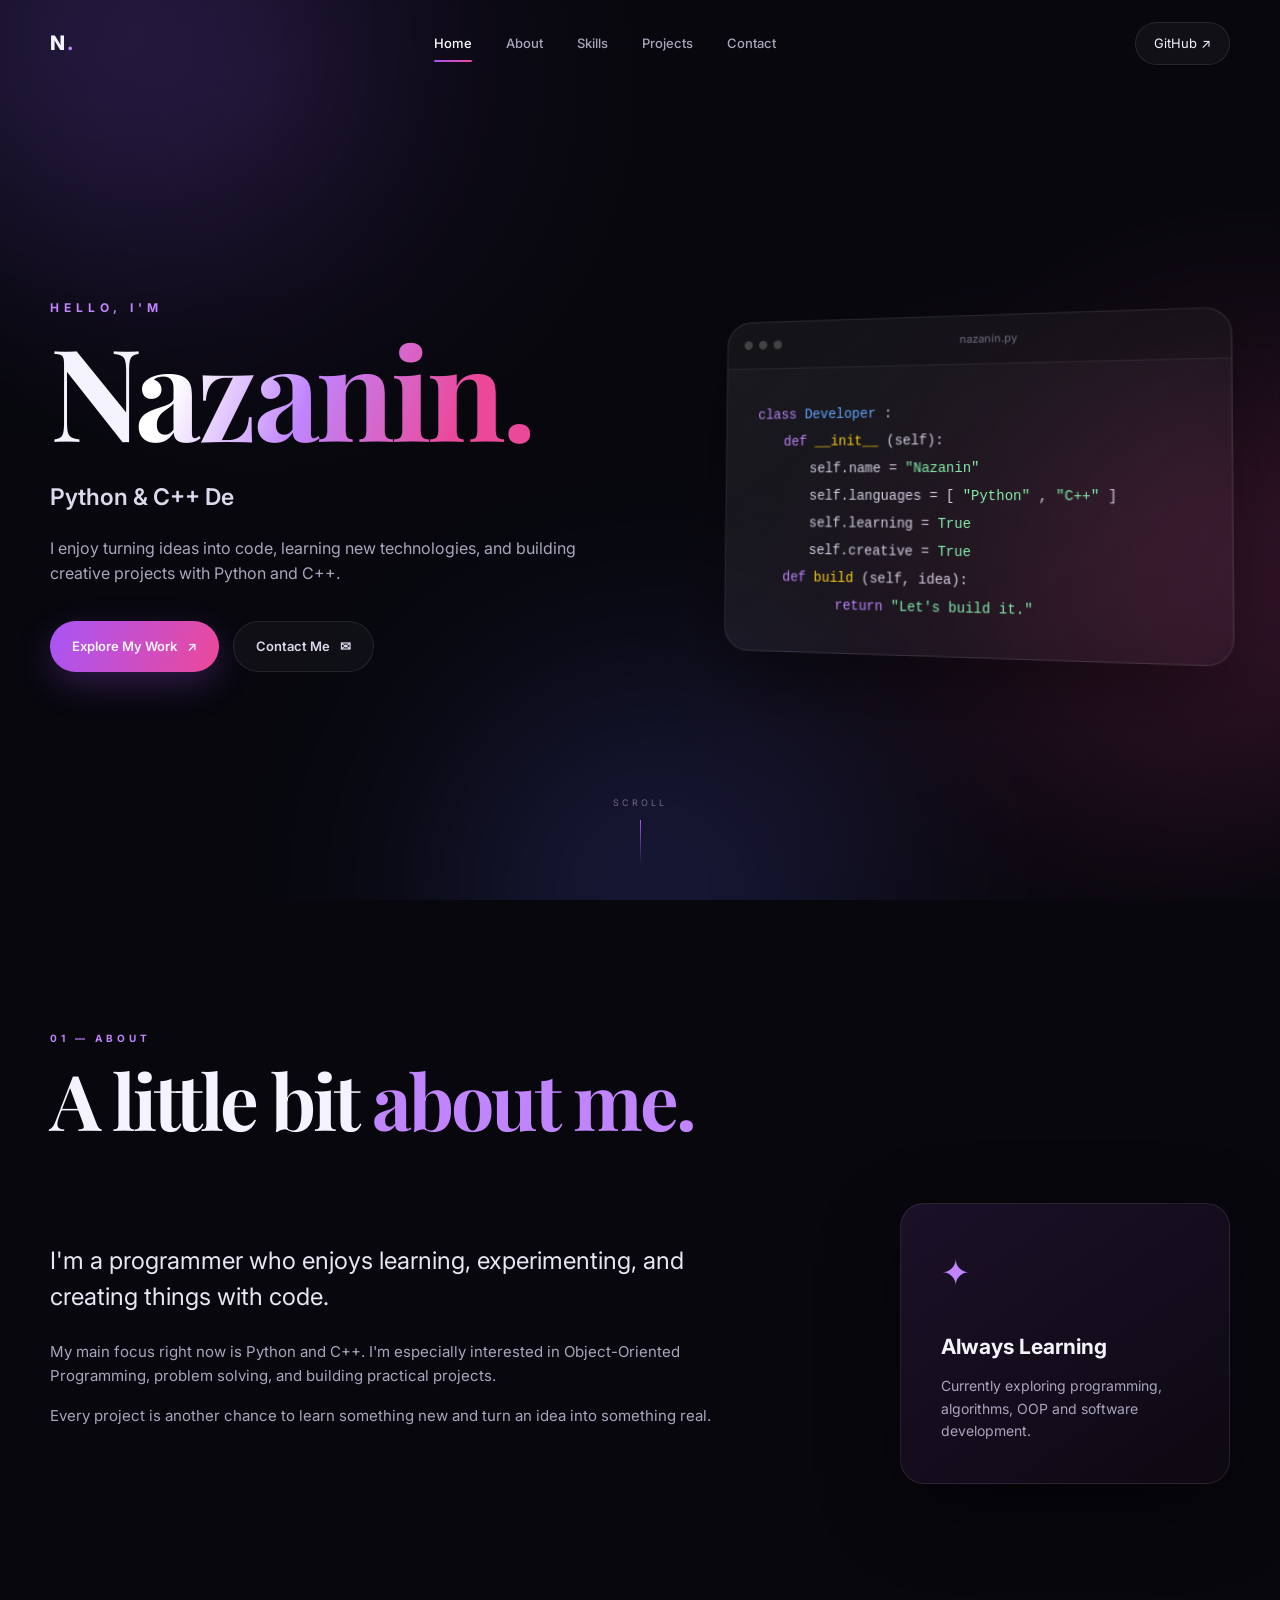
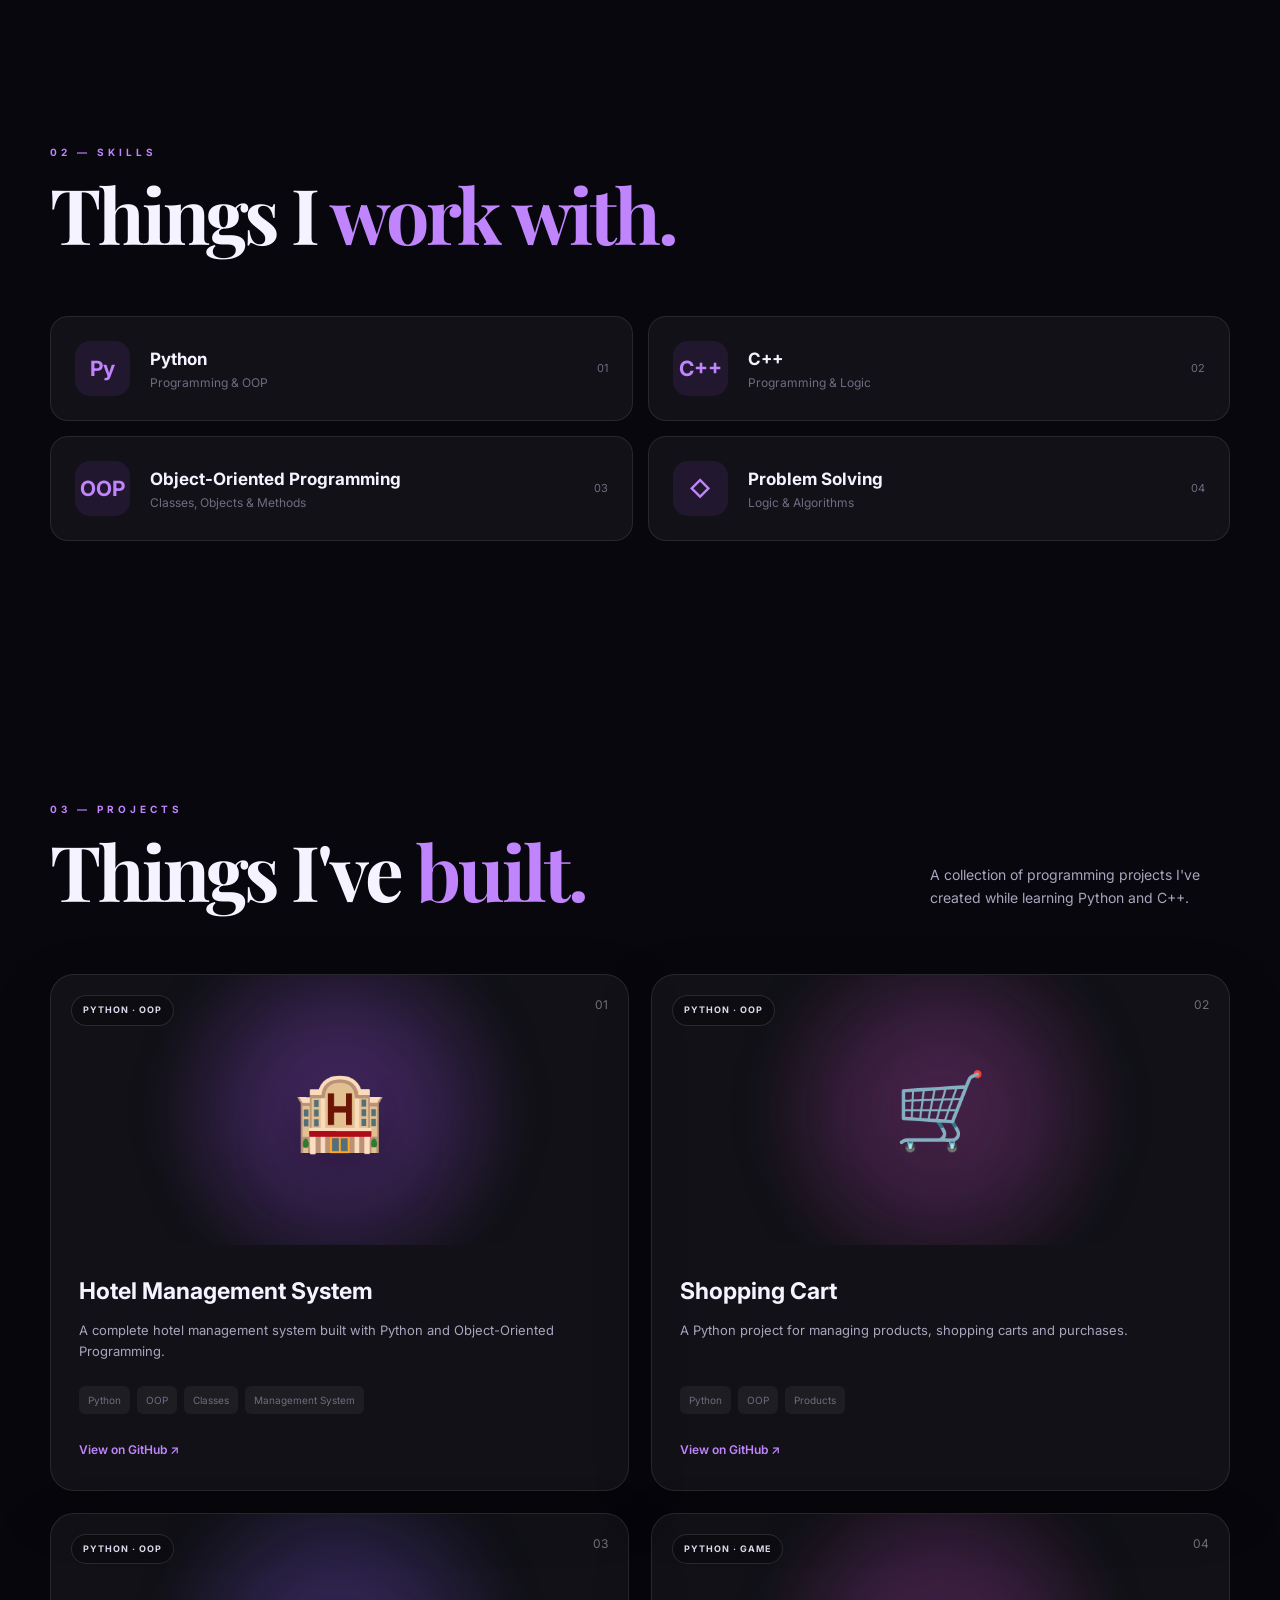
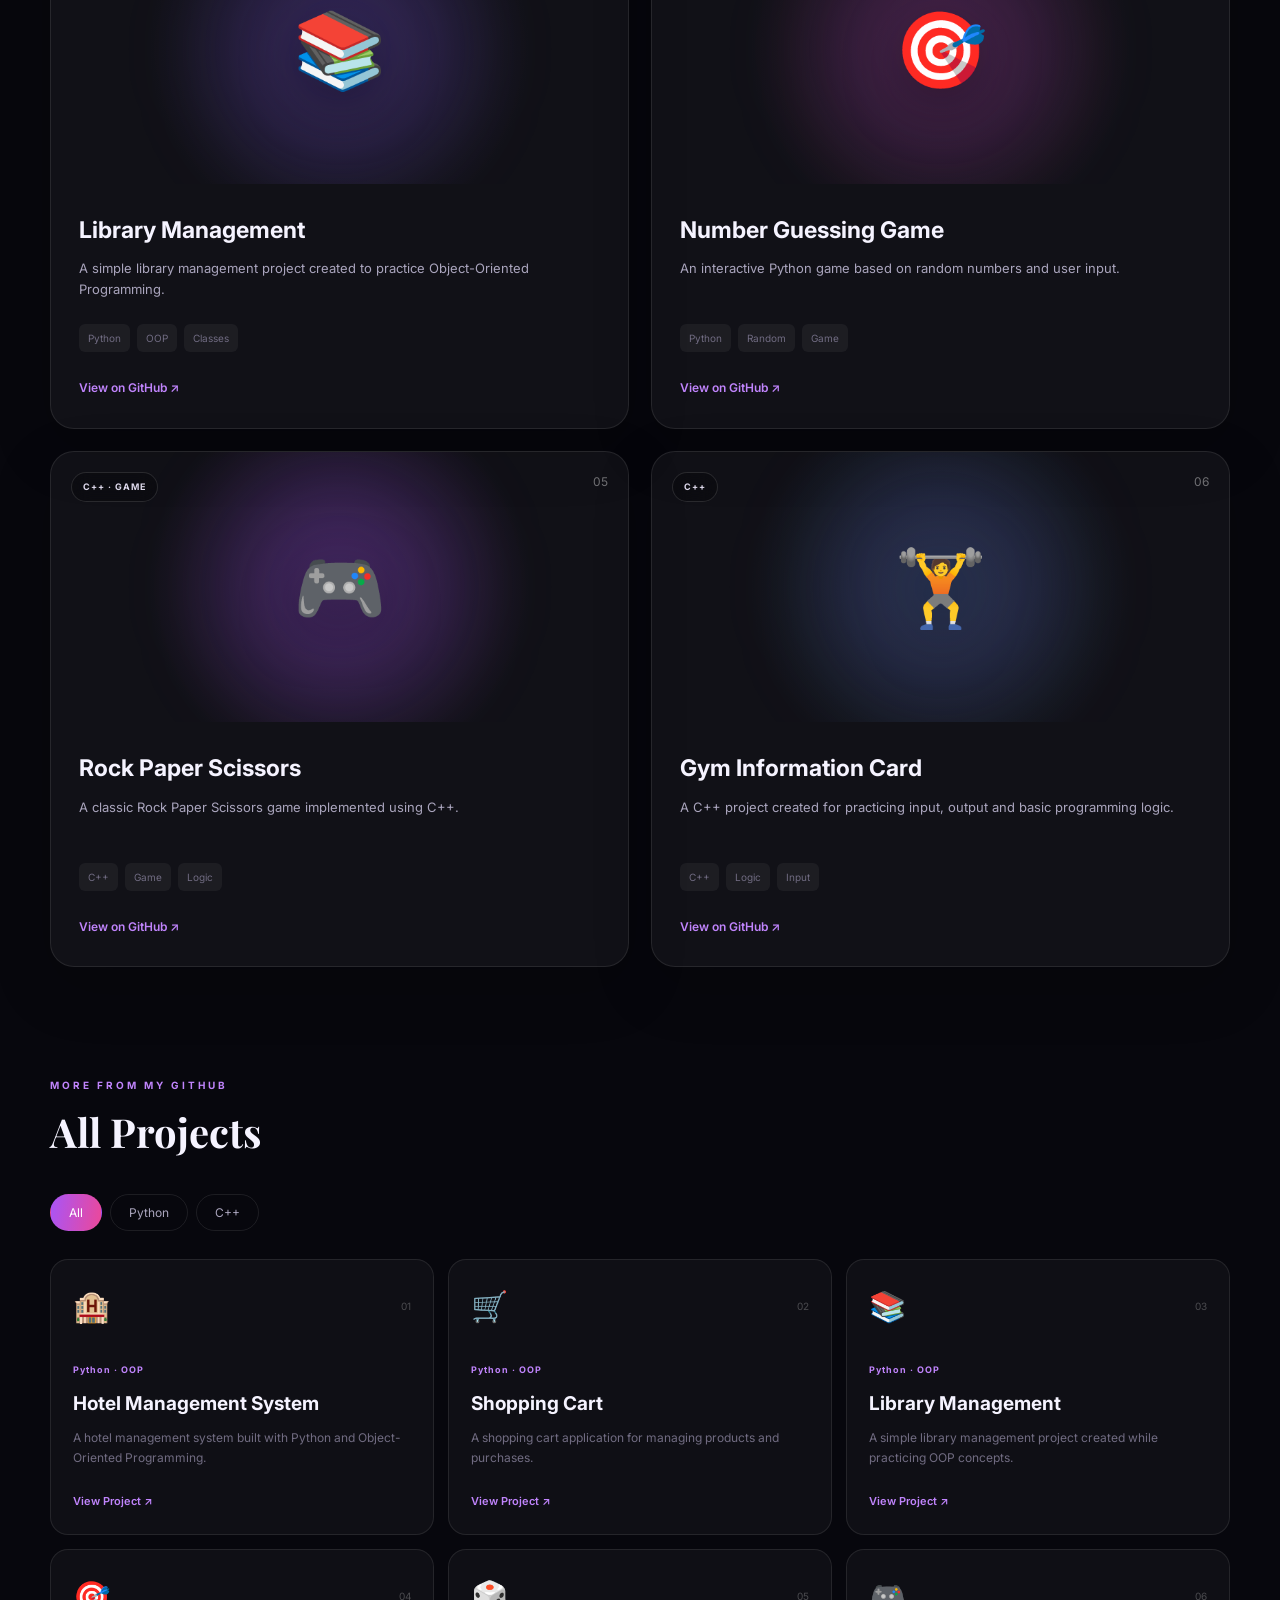
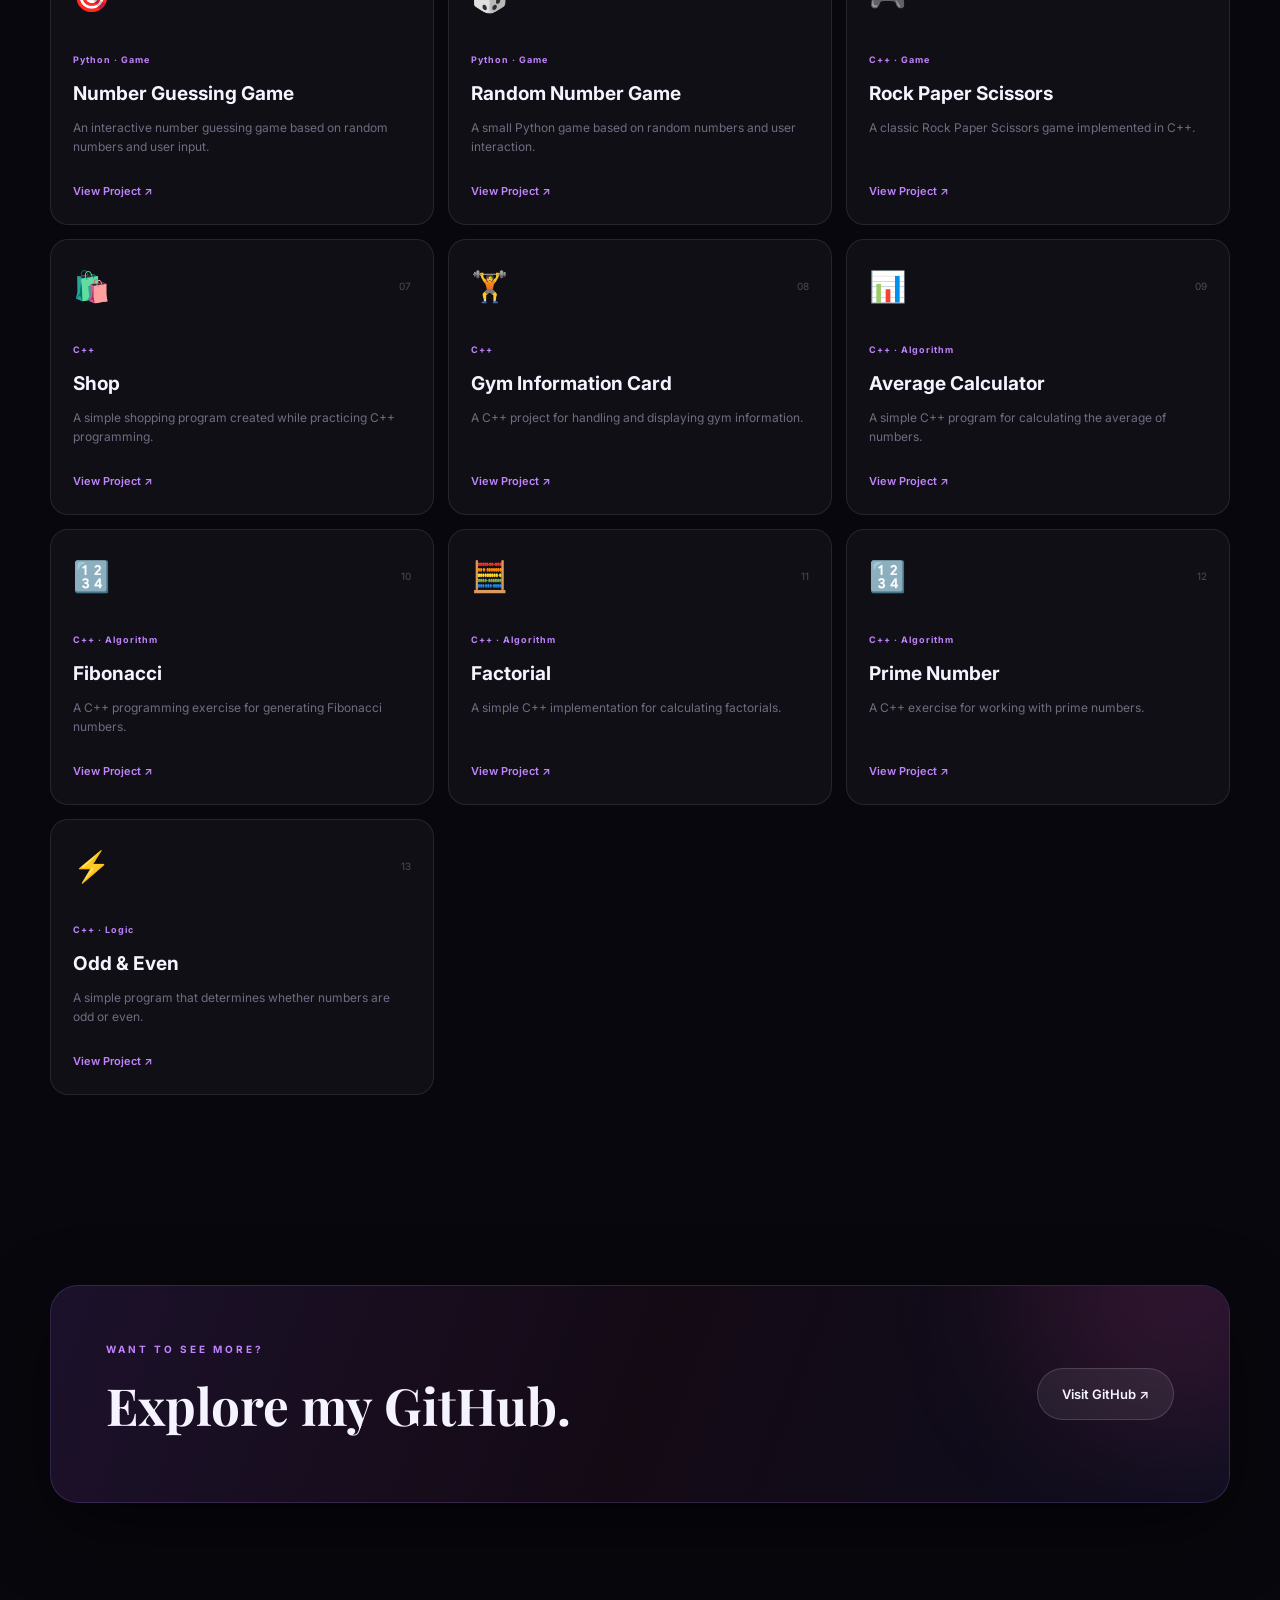
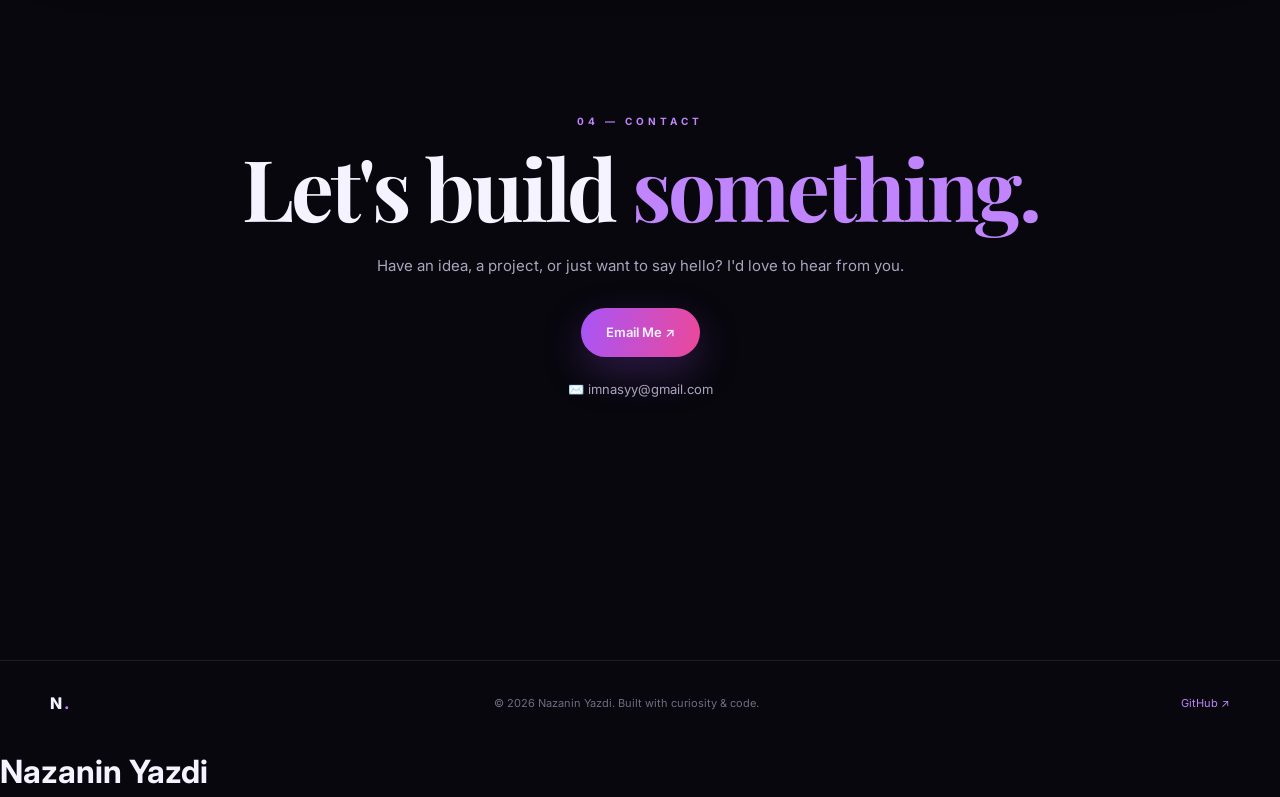
==== commit aa0d530a: "update1" ====
--- a/index.html
+++ b/index.html
@@ -1382,4 +1382,11 @@
 
 </body>
 
-</html>+</html>
+<title>Nazanin Yazdi | Portfolio</title>
+
+<meta name="description"
+      content="Nazanin Yazdi's personal portfolio featuring Python and C++ projects.">
+
+<meta name="author" content="Nazanin Yazdi">
+<h1>Nazanin Yazdi</h1>
